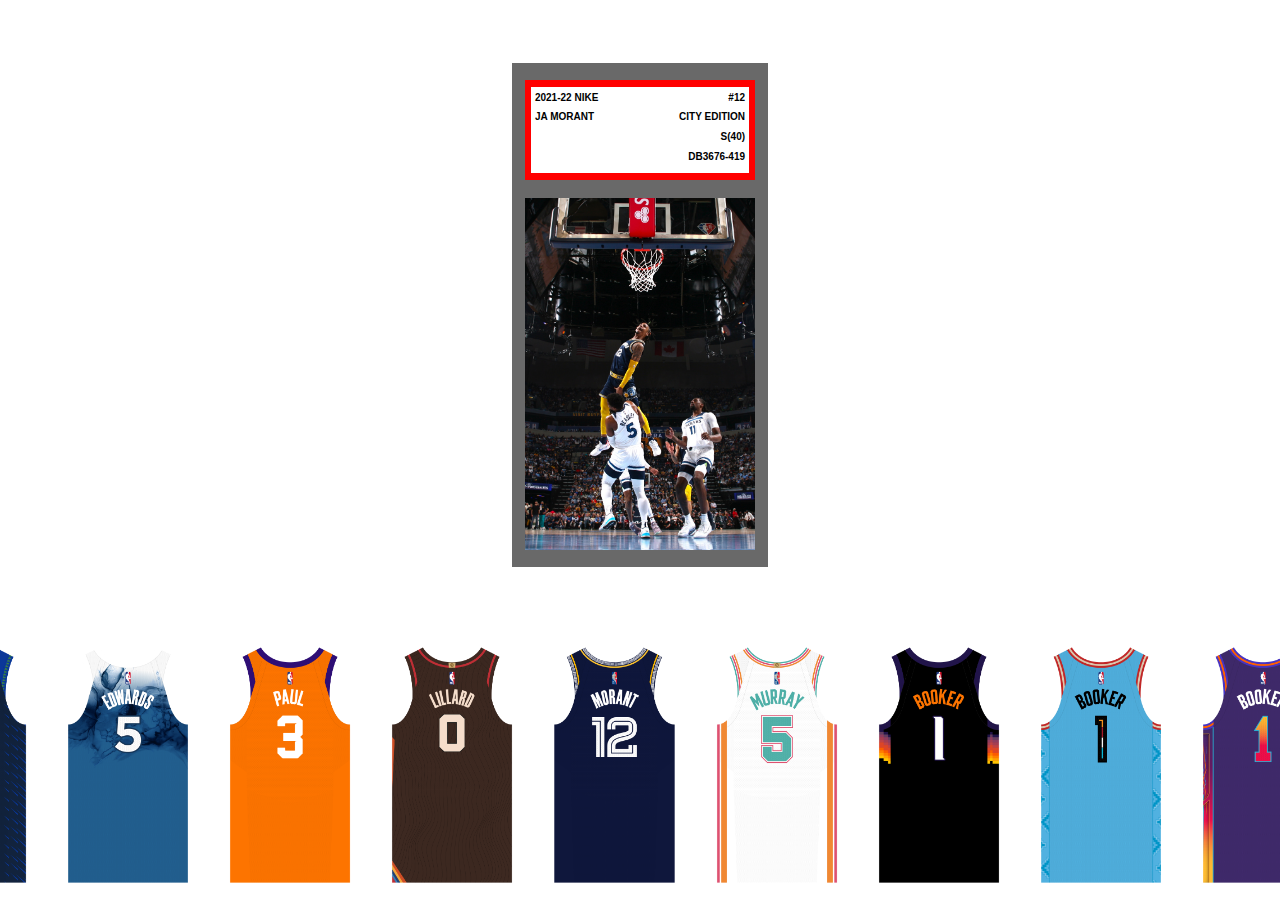
==== code/collection.html @ 24fa9058 "001" ====
<!DOCTYPE html>
<html lang="en">
<head>
    <meta charset="UTF-8">
    <meta name="viewport" content="width=device-width, initial-scale=1.0">
    <title>LEGACY: Collection</title>
    <link rel="stylesheet" href="collection.css">
</head>
<body>
    <div class="l1">
        <div class="nav">
            <ul>
                <li><a href="index.html">HOME</a></li>
                <li><a href="teams.html">TEAMS</a></li>
                <li><a href="editions.html">EDITIONS</a></li>
                <li><a href="collection.html">COLLECTION</a></li>
                <li><a href="detail.html">DETAIL</a></li>
              </ul>
        </div>
        <div class="card">
            <div class="outerlabel">
                <div class="innerlabel">
                    <div class="label">
                        <h1>2021-22 NIKE</h1>
                        <h1>#12</h1>
                    </div>
                    <div class="label">
                        <h1>JA MORANT</h1>
                        <h1>CITY EDITION</h1>
                    </div>
                    <div class="label">
                        <h1></h1>
                        <h1>S(40)</h1>
                    </div>
                    <div class="label">
                        <h1></h1>
                        <h1>DB3676-419</h1>
                    </div>
                </div>
            </div>
            <div class="photo">
                <!-- <img src="../resources/anthony-edwards-card.jpeg" alt=""> -->
                <!-- <img src="../resources/jayson-tatum-card.jpeg" alt=""> -->
                <img src="../resources/ja-morant-card-2.jpeg" alt="">
            </div>
        </div>
    </div>
    
    <div class="l2">
        <div class="carousel">
            <a href="#"><img class="jersey" src="../collection/anthony-edwards-2021-22-city.png"></a>
            <a href="#"><img class="jersey" src="../collection/anthony-edwards-2023-24-city.png"></a>
            <a href="#"><img class="jersey" src="../collection/chris-paul-2021-22-statement.png"></a>
            <a href="#"><img class="jersey" src="../collection/damian-lillard-2020-21-city.png"></a>
            <a href="#"><img class="jersey center" src="../collection/ja-morant-2021-22-city.png"></a>
            <a href="#"><img class="jersey" src="../collection/dejounte-murray-2021-22-city.png"></a>
            <a href="#"><img class="jersey" src="../collection/devin-booker-2020-21-city.png"></a>
            <a href="#"><img class="jersey" src="../collection/devin-booker-2022-23-city.png"></a>
            <a href="#"><img class="jersey" src="../collection/devin-booker-2023-24-city.png"></a>
            <!-- <a href="#"><img class="jersey" src="../collection/devin-booker-2023-24-statement.png"></a>
            <a href="#"><img class="jersey" src="../collection/donovan-mitchell-2017-18-city.png"></a>
            <a href="#"><img class="jersey" src="../collection/donovan-mitchell-2023-24-city.png"></a>
            <a href="#"><img class="jersey" src="../collection/donovan-mitchell-2023-24-statement.png"></a>
            <a href="#"><img class="jersey" src="../collection/dwyane-wade-2018-19-city.png"></a>
            <a href="#"><img class="jersey" src="../collection/fred-vanvleet-2021-22-city.png"></a>
            <a href="#"><img class="jersey" src="../collection/fred-vanvleet-2022-23-city.png"></a>
            <a href="#"><img class="jersey" src="../collection/gary-trent-jr-2021-22-city.png"></a>
            <a href="#"><img class="jersey" src="../collection/gary-trent-jr-2023-24-city.png"></a>
            <a href="#"><img class="jersey" src="../collection/giannis-antetokounmpo-2018-19-city.png"></a>
            <a href="#"><img class="jersey" src="../collection/ja-morant-2021-22-city.png"></a>
            <a href="#"><img class="jersey" src="../collection/ja-morant-2022-23-city.png"></a>
            <a href="#"><img class="jersey" src="../collection/ja-morant-2023-24-city.png"></a>
            <a href="#"><img class="jersey" src="../collection/jayson-tatum-2021-22-city.png"></a>
            <a href="#"><img class="jersey" src="../collection/jayson-tatum-2022-23-city.png"></a>
            <a href="#"><img class="jersey" src="../collection/jayson-tatum-2023-24-city.png"></a>
            <a href="#"><img class="jersey" src="../collection/jayson-tatum-2023-24-icon.png"></a>
            <a href="#"><img class="jersey" src="../collection/jayson-tatum-2023-24-statement.png"></a>
            <a href="#"><img class="jersey" src="../collection/kawhi-leonard-2019-20-city.png"></a>
            <a href="#"><img class="jersey" src="../collection/kyrie-irving-2019-20-city.png"></a>
            <a href="#"><img class="jersey" src="../collection/kyrie-irving-2021-22-city.png"></a>
            <a href="#"><img class="jersey" src="../collection/lamelo-ball-2022-23-city.png"></a>
            <a href="#"><img class="jersey" src="../collection/lebron-james-2018-all-star.png"></a>
            <a href="#"><img class="jersey" src="../collection/lebron-james-2018-19-city.png"></a>
            <a href="#"><img class="jersey" src="../collection/lebron-james-2019-20-city.png"></a>
            <a href="#"><img class="jersey" src="../collection/lebron-james-2020-21-city.png"></a>
            <a href="#"><img class="jersey" src="../collection/lebron-james-2021-22-city.png"></a>
            <a href="#"><img class="jersey" src="../collection/lebron-james-2022-23-city.png"></a>
            <a href="#"><img class="jersey" src="../collection/lebron-james-2023-24-city.png"></a>
            <a href="#"><img class="jersey" src="../collection/nikola-jokic-2021-22-city.png"></a>
            <a href="#"><img class="jersey" src="../collection/paul-george-2022-23-city.png"></a>
            <a href="#"><img class="jersey" src="../collection/rj-barrett-2022-23-city.png"></a>
            <a href="#"><img class="jersey" src="../collection/stephen-curry-2018-19-city.png"></a>
            <a href="#"><img class="jersey" src="../collection/stephen-curry-2020-21-city.png"></a>
            <a href="#"><img class="jersey" src="../collection/stephen-curry-2021-22-city.png"></a>
            <a href="#"><img class="jersey" src="../collection/stephen-curry-2023-24-city.png"></a>
            <a href="#"><img class="jersey" src="../collection/zion-williamson-2023-24-city.png"></a> -->
        </div>
        <h1></h1>
    </div>
    <script src="collection.js"></script>
</body>
</html>
---- code/collection.css ----
*{
    margin: 0%;
    padding: 0%;
    box-sizing: border-box;
}

.l1{
    width: 100vw;
    height: 70vh;
    display: flex;
    align-items: center;
    justify-content: center;
}

.card{
    width: 20%;
    height: 80%;
    background-color: dimgray;
    display: flex;
    justify-content: center;
    position: relative;
}

.outerlabel{
    width: 90%;
    height: 20%;
    background-color: red;
    display: flex;
    align-items: center;
    justify-content: center;
    position: absolute;
    top: 3.3%;
}

.innerlabel{
    width: 95%;
    height: 85%;
    background-color: white;
    display: flex;
    flex-direction: column;
    justify-content: flex-start;
    gap: specify_new_gap_size;
}

.label{
    width: 100%;
    height: fit-content;
    display: flex;
    justify-content: space-between;
}

h1{
    font-family: Arial, Helvetica, sans-serif;
    font-size: 0.625rem;
    padding: 2%;
}

.photo{
    width: 90%;
    height: 70%;
    position: absolute;
    bottom: 3.3%;
}

.photo img{
    width: 100%;
    height: 100%;
    object-fit: cover;
    object-position: center;
}

.l2{
    width: 100vw;
    height: 30vh;
    display: flex;
    justify-content: center;
}

.carousel{
    display: flex;
    /* align-items: center; */
    justify-content: center;
    transition: transform 0.5s ease-in-out;
}

.carousel a{
    display: flex;
    align-items: center;
    justify-content: center;
    transition: width 0.5s ease-in-out;
}

.carousel img{
    transition: width 0.5s, height 0.5s;
}

.jersey{
    aspect-ratio: width/height;
    width: auto;
    height: 100%;
}

@font-face {
    font-family: poppins;
    src: url(../typefaces/Poppins-ExtraBold.ttf);
}

.nav{
    width: 90vw;
    display: flex;
    position: absolute;
    top: -5%;
    left: 5%;
    justify-content: space-between;
    background-color: rgba(0, 0, 0, 0.8);
    border-radius: 24px;
    animation: slideDown 1s ease-in forwards 2s;
}

.nav ul{
    padding-left: 1%;
    padding-right: 1%;
    width: 90vw;
    display: flex;
    justify-content: space-between;
    /* remove bullets */
    list-style-type: none;
}

.nav ul li{
    font-family: poppins;
    font-size: 1.5rem;
}

.nav ul li a{
    color: white;
}

@keyframes slideDown {
    from {
        transform: translateY(0);
    }
    to {
        transform: translateY(6vh);
    }
}
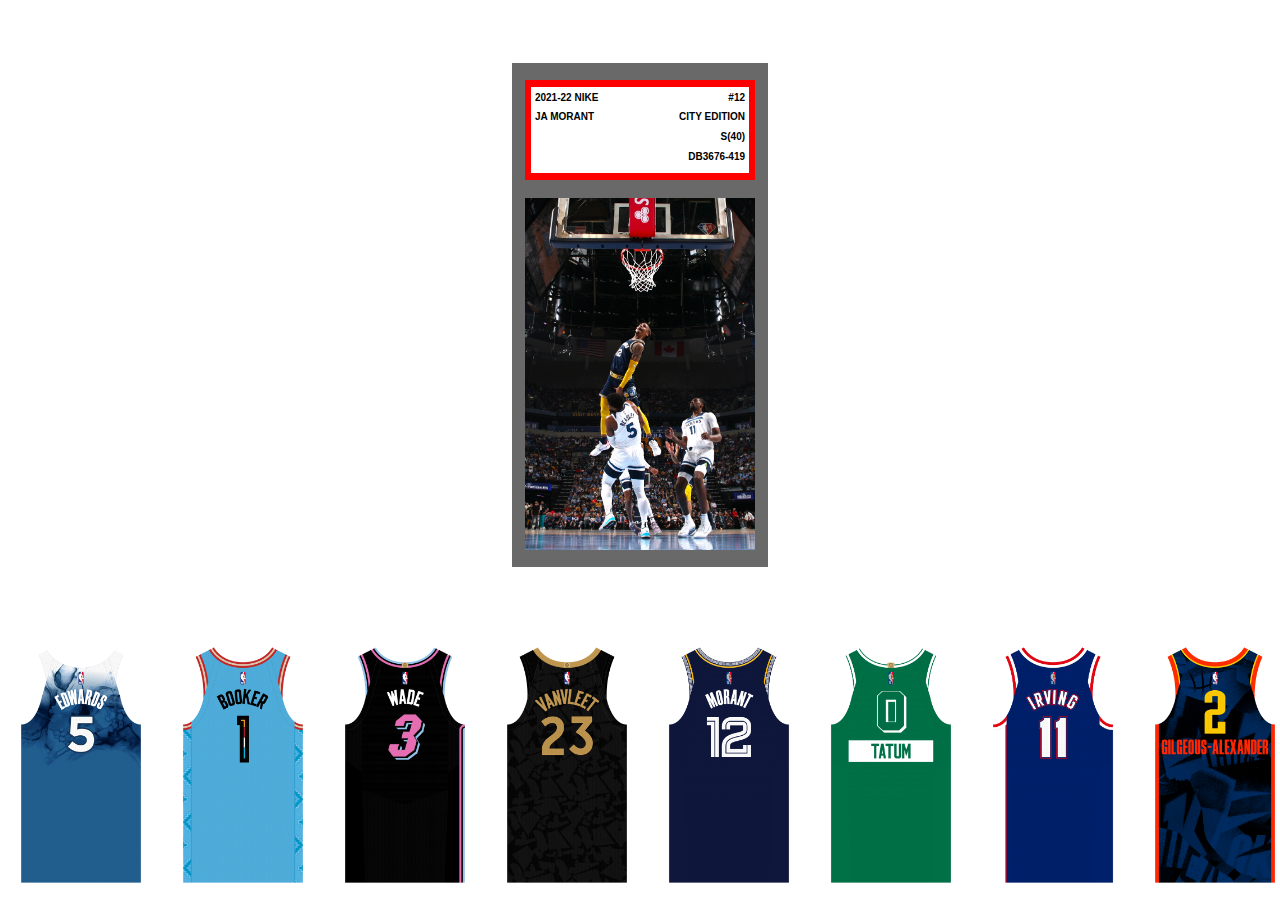
==== commit 904cbfd6: "004" ====
--- a/code/collection.html
+++ b/code/collection.html
@@ -10,7 +10,7 @@
     <div class="l1">
         <div class="nav">
             <ul>
-                <li><a href="index.html">HOME</a></li>
+                <li><a href="../index.html">HOME</a></li>
                 <li><a href="teams.html">TEAMS</a></li>
                 <li><a href="editions.html">EDITIONS</a></li>
                 <li><a href="collection.html">COLLECTION</a></li>
@@ -48,54 +48,54 @@
     
     <div class="l2">
         <div class="carousel">
-            <a href="#"><img class="jersey" src="../collection/anthony-edwards-2021-22-city.png"></a>
+            <!-- <a href="#"><img class="jersey" src="../collection/anthony-edwards-2021-22-city.png"></a> -->
             <a href="#"><img class="jersey" src="../collection/anthony-edwards-2023-24-city.png"></a>
-            <a href="#"><img class="jersey" src="../collection/chris-paul-2021-22-statement.png"></a>
-            <a href="#"><img class="jersey" src="../collection/damian-lillard-2020-21-city.png"></a>
-            <a href="#"><img class="jersey center" src="../collection/ja-morant-2021-22-city.png"></a>
-            <a href="#"><img class="jersey" src="../collection/dejounte-murray-2021-22-city.png"></a>
-            <a href="#"><img class="jersey" src="../collection/devin-booker-2020-21-city.png"></a>
+            <!-- <a href="#"><img class="jersey" src="../collection/chris-paul-2021-22-statement.png"></a> -->
+            <!-- <a href="#"><img class="jersey" src="../collection/damian-lillard-2020-21-city.png"></a> -->
+            <!-- <a href="#"><img class="jersey" src="../collection/deaaron-fox-2023-24-city.png"></a> -->
+            <!-- <a href="#"><img class="jersey" src="../collection/dejounte-murray-2021-22-city.png"></a> -->
+            <!-- <a href="#"><img class="jersey" src="../collection/devin-booker-2020-21-city.png"></a> -->
             <a href="#"><img class="jersey" src="../collection/devin-booker-2022-23-city.png"></a>
-            <a href="#"><img class="jersey" src="../collection/devin-booker-2023-24-city.png"></a>
-            <!-- <a href="#"><img class="jersey" src="../collection/devin-booker-2023-24-statement.png"></a>
-            <a href="#"><img class="jersey" src="../collection/donovan-mitchell-2017-18-city.png"></a>
-            <a href="#"><img class="jersey" src="../collection/donovan-mitchell-2023-24-city.png"></a>
-            <a href="#"><img class="jersey" src="../collection/donovan-mitchell-2023-24-statement.png"></a>
+            <!-- <a href="#"><img class="jersey" src="../collection/devin-booker-2023-24-city.png"></a> -->
+            <!-- <a href="#"><img class="jersey" src="../collection/devin-booker-2023-24-statement.png"></a> -->
+            <!-- <a href="#"><img class="jersey" src="../collection/donovan-mitchell-2017-18-city.png"></a> -->
+            <!-- <a href="#"><img class="jersey" src="../collection/donovan-mitchell-2023-24-city.png"></a> -->
+            <!-- <a href="#"><img class="jersey" src="../collection/donovan-mitchell-2023-24-statement.png"></a> -->
             <a href="#"><img class="jersey" src="../collection/dwyane-wade-2018-19-city.png"></a>
-            <a href="#"><img class="jersey" src="../collection/fred-vanvleet-2021-22-city.png"></a>
+            <!-- <a href="#"><img class="jersey" src="../collection/fred-vanvleet-2021-22-city.png"></a> -->
             <a href="#"><img class="jersey" src="../collection/fred-vanvleet-2022-23-city.png"></a>
-            <a href="#"><img class="jersey" src="../collection/gary-trent-jr-2021-22-city.png"></a>
-            <a href="#"><img class="jersey" src="../collection/gary-trent-jr-2023-24-city.png"></a>
-            <a href="#"><img class="jersey" src="../collection/giannis-antetokounmpo-2018-19-city.png"></a>
+            <!-- <a href="#"><img class="jersey" src="../collection/gary-trent-jr-2021-22-city.png"></a> -->
+            <!-- <a href="#"><img class="jersey" src="../collection/gary-trent-jr-2023-24-city.png"></a> -->
+            <!-- <a href="#"><img class="jersey" src="../collection/giannis-antetokounmpo-2018-19-city.png"></a> -->
             <a href="#"><img class="jersey" src="../collection/ja-morant-2021-22-city.png"></a>
-            <a href="#"><img class="jersey" src="../collection/ja-morant-2022-23-city.png"></a>
-            <a href="#"><img class="jersey" src="../collection/ja-morant-2023-24-city.png"></a>
+            <!-- <a href="#"><img class="jersey" src="../collection/ja-morant-2022-23-city.png"></a> -->
+            <!-- <a href="#"><img class="jersey" src="../collection/ja-morant-2023-24-city.png"></a> -->
             <a href="#"><img class="jersey" src="../collection/jayson-tatum-2021-22-city.png"></a>
-            <a href="#"><img class="jersey" src="../collection/jayson-tatum-2022-23-city.png"></a>
-            <a href="#"><img class="jersey" src="../collection/jayson-tatum-2023-24-city.png"></a>
-            <a href="#"><img class="jersey" src="../collection/jayson-tatum-2023-24-icon.png"></a>
-            <a href="#"><img class="jersey" src="../collection/jayson-tatum-2023-24-statement.png"></a>
-            <a href="#"><img class="jersey" src="../collection/kawhi-leonard-2019-20-city.png"></a>
-            <a href="#"><img class="jersey" src="../collection/kyrie-irving-2019-20-city.png"></a>
+            <!-- <a href="#"><img class="jersey" src="../collection/jayson-tatum-2022-23-city.png"></a> -->
+            <!-- <a href="#"><img class="jersey" src="../collection/jayson-tatum-2023-24-city.png"></a> -->
+            <!-- <a href="#"><img class="jersey" src="../collection/jayson-tatum-2023-24-icon.png"></a> -->
+            <!-- <a href="#"><img class="jersey" src="../collection/jayson-tatum-2023-24-statement.png"></a> -->
+            <!-- <a href="#"><img class="jersey" src="../collection/kawhi-leonard-2019-20-city.png"></a> -->
+            <!-- <a href="#"><img class="jersey" src="../collection/kyrie-irving-2019-20-city.png"></a> -->
             <a href="#"><img class="jersey" src="../collection/kyrie-irving-2021-22-city.png"></a>
-            <a href="#"><img class="jersey" src="../collection/lamelo-ball-2022-23-city.png"></a>
-            <a href="#"><img class="jersey" src="../collection/lebron-james-2018-all-star.png"></a>
-            <a href="#"><img class="jersey" src="../collection/lebron-james-2018-19-city.png"></a>
-            <a href="#"><img class="jersey" src="../collection/lebron-james-2019-20-city.png"></a>
-            <a href="#"><img class="jersey" src="../collection/lebron-james-2020-21-city.png"></a>
-            <a href="#"><img class="jersey" src="../collection/lebron-james-2021-22-city.png"></a>
-            <a href="#"><img class="jersey" src="../collection/lebron-james-2022-23-city.png"></a>
-            <a href="#"><img class="jersey" src="../collection/lebron-james-2023-24-city.png"></a>
-            <a href="#"><img class="jersey" src="../collection/nikola-jokic-2021-22-city.png"></a>
-            <a href="#"><img class="jersey" src="../collection/paul-george-2022-23-city.png"></a>
-            <a href="#"><img class="jersey" src="../collection/rj-barrett-2022-23-city.png"></a>
+            <!-- <a href="#"><img class="jersey" src="../collection/lamelo-ball-2022-23-city.png"></a> -->
+            <!-- <a href="#"><img class="jersey" src="../collection/lebron-james-2018-all-star.png"></a> -->
+            <!-- <a href="#"><img class="jersey" src="../collection/lebron-james-2018-19-city.png"></a> -->
+            <!-- <a href="#"><img class="jersey" src="../collection/lebron-james-2019-20-city.png"></a> -->
+            <!-- <a href="#"><img class="jersey" src="../collection/lebron-james-2020-21-city.png"></a> -->
+            <!-- <a href="#"><img class="jersey" src="../collection/lebron-james-2021-22-city.png"></a> -->
+            <!-- <a href="#"><img class="jersey" src="../collection/lebron-james-2022-23-city.png"></a> -->
+            <!-- <a href="#"><img class="jersey" src="../collection/lebron-james-2023-24-city.png"></a> -->
+            <!-- <a href="#"><img class="jersey" src="../collection/nikola-jokic-2021-22-city.png"></a> -->
+            <!-- <a href="#"><img class="jersey" src="../collection/paul-george-2022-23-city.png"></a> -->
+            <!-- <a href="#"><img class="jersey" src="../collection/rj-barrett-2022-23-city.png"></a> -->
+            <a href="#"><img class="jersey" src="../collection/shai-gilgeous-alexander-2023-24-city.png"></a>
             <a href="#"><img class="jersey" src="../collection/stephen-curry-2018-19-city.png"></a>
-            <a href="#"><img class="jersey" src="../collection/stephen-curry-2020-21-city.png"></a>
-            <a href="#"><img class="jersey" src="../collection/stephen-curry-2021-22-city.png"></a>
-            <a href="#"><img class="jersey" src="../collection/stephen-curry-2023-24-city.png"></a>
-            <a href="#"><img class="jersey" src="../collection/zion-williamson-2023-24-city.png"></a> -->
+            <!-- <a href="#"><img class="jersey" src="../collection/stephen-curry-2020-21-city.png"></a> -->
+            <!-- <a href="#"><img class="jersey" src="../collection/stephen-curry-2021-22-city.png"></a> -->
+            <!-- <a href="#"><img class="jersey" src="../collection/stephen-curry-2023-24-city.png"></a> -->
+            <!-- <a href="#"><img class="jersey" src="../collection/zion-williamson-2023-24-city.png"></a> -->
         </div>
-        <h1></h1>
     </div>
     <script src="collection.js"></script>
 </body>
--- a/code/collection.css
+++ b/code/collection.css
@@ -1,14 +1,19 @@
+/* all elements */
 *{
     margin: 0%;
     padding: 0%;
+    /* element size includes content, padding, and border */
     box-sizing: border-box;
 }
 
 .l1{
     width: 100vw;
     height: 70vh;
+    /* displays items in a row */
     display: flex;
+    /* vertical alignment */
     align-items: center;
+    /* horizontal alignment */
     justify-content: center;
 }
 
@@ -17,8 +22,9 @@
     height: 80%;
     background-color: dimgray;
     display: flex;
+    /* position is relative to its normal position */
+    position: relative;
     justify-content: center;
-    position: relative;
 }
 
 .outerlabel{
@@ -28,6 +34,8 @@
     display: flex;
     align-items: center;
     justify-content: center;
+    /* element is removed from the normal document flow */
+    /* position is determined by value of top */
     position: absolute;
     top: 3.3%;
 }
@@ -37,15 +45,19 @@
     height: 85%;
     background-color: white;
     display: flex;
+    /* lines of text are stacked is on top of each other */
     flex-direction: column;
+    /* positional alignment */
+    /* pack flex items from the start */
     justify-content: flex-start;
-    gap: specify_new_gap_size;
 }
 
 .label{
     width: 100%;
     height: fit-content;
     display: flex;
+    /* distributed alignment */
+    /* align w/ the start and end */
     justify-content: space-between;
 }
 
@@ -62,9 +74,11 @@
     bottom: 3.3%;
 }
 
+/* applies to <img> elements within elements with class 'photo' */
 .photo img{
     width: 100%;
     height: 100%;
+    /* resize content to fill the element */
     object-fit: cover;
     object-position: center;
 }
@@ -73,25 +87,13 @@
     width: 100vw;
     height: 30vh;
     display: flex;
-    justify-content: center;
+    justify-content: space-between;
 }
 
 .carousel{
+    width: 100%;
     display: flex;
-    /* align-items: center; */
-    justify-content: center;
-    transition: transform 0.5s ease-in-out;
-}
-
-.carousel a{
-    display: flex;
-    align-items: center;
-    justify-content: center;
-    transition: width 0.5s ease-in-out;
-}
-
-.carousel img{
-    transition: width 0.5s, height 0.5s;
+    justify-content: space-between;
 }
 
 .jersey{
@@ -100,6 +102,7 @@
     height: 100%;
 }
 
+/* custom font */
 @font-face {
     font-family: poppins;
     src: url(../typefaces/Poppins-ExtraBold.ttf);
@@ -112,9 +115,12 @@
     top: -5%;
     left: 5%;
     justify-content: space-between;
+    /* red | green | blue | alpha (opacity) */
     background-color: rgba(0, 0, 0, 0.8);
+    /* round corners */
     border-radius: 24px;
-    animation: slideDown 1s ease-in forwards 2s;
+    /* name | duration | ease-function | delay */
+    animation: slideDown 1s ease-in forwards 0s;
 }
 
 .nav ul{
@@ -133,14 +139,17 @@
 }
 
 .nav ul li a{
+    /* colour of text */
     color: white;
 }
 
 @keyframes slideDown {
     from {
+        /* starting position */
         transform: translateY(0);
     }
     to {
-        transform: translateY(6vh);
+        /* ending position */
+        transform: translateY(6.5vh);
     }
 }